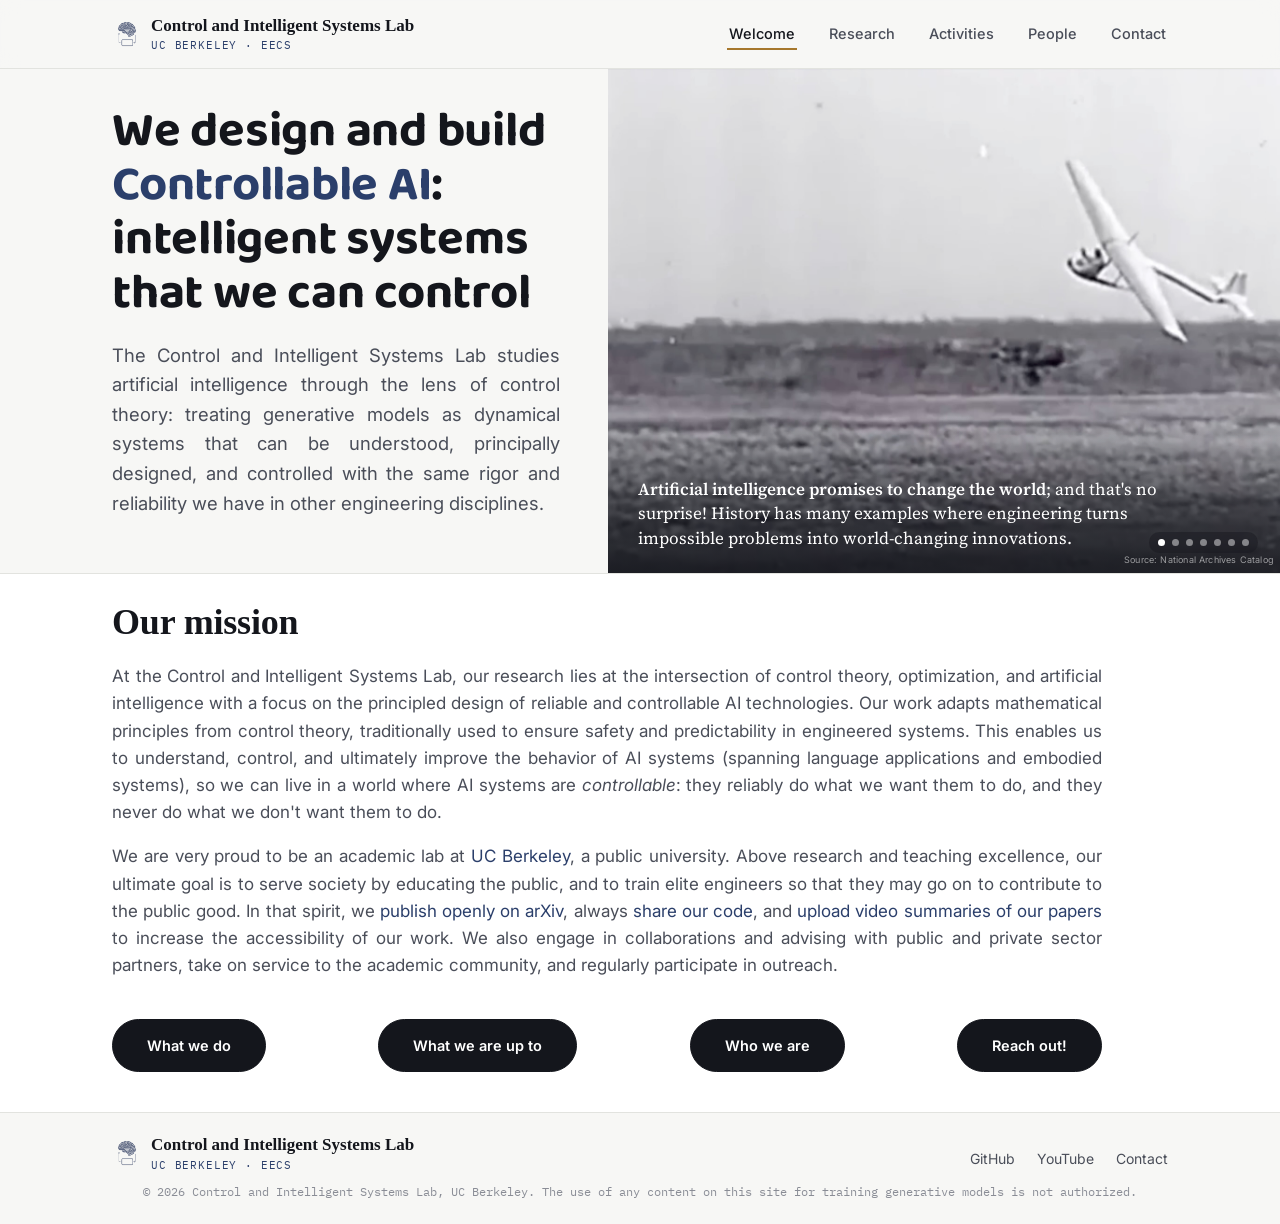
==== index.html @ 86451007 "Initial commit: Control and Intelligent Systems Lab website" ====
<!DOCTYPE html>
<html lang="en">
<head>
<meta charset="UTF-8">
<meta name="viewport" content="width=device-width, initial-scale=1.0">
<title>Control and Intelligent Systems Lab — UC Berkeley EECS</title>
<meta name="description" content="Control and Intelligent Systems Lab at UC Berkeley EECS. We use control theory to make AI systems predictable, steerable, and safe.">
<link rel="preconnect" href="https://fonts.googleapis.com">
<link rel="preconnect" href="https://fonts.gstatic.com" crossorigin>
<link href="https://fonts.googleapis.com/css2?family=Baloo+2:wght@500;600;700&family=Inter:wght@400;500;600&family=IBM+Plex+Mono:wght@400;500&family=Source+Serif+4:opsz,wght@8..60,400;8..60,600&display=swap" rel="stylesheet">
<link rel="stylesheet" href="style.css?v=2">
<style>
  .hero{padding:0;}
  .hero-grid{display:grid; grid-template-columns:1fr 1.2fr; gap:48px; align-items:stretch; min-height:380px; width:100%;}
  .hero-text{display:flex; flex-direction:column; justify-content:center;
    padding:36px 0 36px max(32px, calc((100vw - 1120px)/2 + 32px));}
  .hero h1{font-size:clamp(30px,4.4vw,49px); line-height:1.1; max-width:26ch; font-family:'Baloo 2', sans-serif;}
  .hero h1 .hl{color:var(--blue);}
  .hero .lede{font-size:18.5px; max-width:56ch; margin-top:20px; text-align:justify;}
  .hero-cta{display:flex; justify-content:space-between; font-size:17px; max-width:90ch; margin-top:40px;}
  .hero-cta .btn{background:var(--ink); color:var(--surface); border:1px solid var(--ink);
    text-align:center; padding:14px 34px;}
  .hero-cta .btn:hover{background:var(--blue); border-color:var(--blue);}
  #mission{padding-top:20px; padding-bottom:40px;}

  .hero-carousel{position:relative; overflow:hidden;}
  .carousel{position:absolute; inset:0;}
  .carousel-track{position:relative; height:100%;}
  .carousel-slide{position:absolute; inset:0; height:100%; overflow:hidden; display:none;}
  .carousel-slide.active{display:block;}
  .slide-media{position:absolute; inset:0;}
  .slide-media img, .slide-media video{width:100%; height:100%; object-fit:cover; display:block;}
  .slide-bar{position:absolute; left:0; right:0; bottom:0; margin:0; z-index:2;
    padding:60px 90px 22px 30px; font-family:'Source Serif 4', Georgia, serif; font-size:17px; font-weight:600; line-height:1.45; color:#fff;
    background:linear-gradient(to top, rgba(18,20,26,0.85) 0%, rgba(18,20,26,0.55) 45%, rgba(18,20,26,0) 100%);}
  .slide-bar strong{font-weight:600;}
  .slide-credit{position:absolute; right:6px; bottom:6px; margin:0; z-index:2;
    font-size:9px; font-weight:400; letter-spacing:0.02em; line-height:1.4;
    text-align:right; color:rgba(255,255,255,0.55); pointer-events:none;}

  .slide-link{position:absolute; z-index:2; cursor:pointer; border-radius:2px; transition:background .15s ease, box-shadow .15s ease;}
  .slide-link:hover, .slide-link:focus-visible{background:rgba(43,63,107,0.12); box-shadow:inset 0 0 0 1.5px rgba(43,63,107,0.55);}

  .carousel-dots{position:absolute; right:22px; bottom:20px; display:flex; gap:7px; z-index:3;
    background:rgba(20,22,28,0.4); backdrop-filter:blur(4px); padding:7px 9px; border-radius:999px;}
  .carousel-dots .dot{width:7px; height:7px; border-radius:999px; border:none; background:rgba(255,255,255,0.45); padding:0; cursor:pointer;}
  .carousel-dots .dot.active{background:#fff;}

  @media (max-width: 860px){
    .hero-grid{grid-template-columns:1fr; min-height:0; gap:0;}
    .hero-text{padding:56px 32px 32px 32px;}
    .hero-carousel{height:70vh; min-height:460px;}
  }

  .parable{background:var(--surface); border-bottom:1px solid var(--line);}
  .parable-grid{display:grid; grid-template-columns:1fr 1fr; gap:56px; align-items:center;}
  .parable-text p{font-size:16.5px; max-width:58ch;}
  .parable-text p strong{color:var(--ink);}
  .flight-frame{ padding:22px; }
  .flight-caption{font-family:var(--mono); font-size:11.5px; color:var(--ink-soft); text-align:center; margin-top:6px;}

  .pillars{display:grid; grid-template-columns:repeat(4,1fr); gap:24px;}
  .pillar{padding:28px 22px; border-top:3px solid var(--blue);}
  .pillar .num{font-family:var(--mono); font-size:12px; color:var(--gold);}
  .pillar h3{font-size:19px; margin:10px 0 10px 0;}
  .pillar p{font-size:14.5px; margin:0;}

  @media (max-width: 860px){
    .parable-grid{grid-template-columns:1fr;}
    .pillars{grid-template-columns:1fr 1fr;}
  }
</style>
</head>
<body>

<nav class="topnav">
  <div class="wrap">
    <a class="brand" href="index.html">
      <img src="assets/logo/logo-brain.png" alt="" width="30" height="26" class="brand-mark">
      <span class="brand-text">
        <span>Control and Intelligent Systems Lab</span>
        <span class="brand-sub">UC Berkeley · EECS</span>
      </span>
    </a>
    <button class="nav-toggle" aria-label="Toggle menu"><span></span></button>
    <ul class="navlinks">
      <li><a class="active" href="index.html">Welcome</a></li>
      <li><a href="research.html">Research</a></li>
      <li><a href="activities.html">Activities</a></li>
      <li><a href="team.html">People</a></li>
      <li><a href="join.html">Contact</a></li>
    </ul>
  </div>
</nav>

<header class="hero">
  <div class="hero-grid">
    <div class="hero-text">
      <h1>We design and build <span class="hl">Controllable AI</span>: intelligent systems that we can control</h1>
      <p class="lede">The Control and Intelligent Systems Lab studies artificial intelligence through the lens of control theory: treating generative models as dynamical systems that can be understood, principally designed, and controlled with the same rigor and reliability we have in other engineering disciplines.</p>
    </div>
    <div class="hero-carousel reveal">
      <div class="carousel" id="hero-carousel">
        <div class="carousel-track">
          <div class="carousel-slide" data-duration="5000">
            <div class="slide-media">
              <img src="assets/hero-slider/0.jpg" alt="Archival photo of an early aircraft on the ground after a hard landing">
            </div>
            <p class="slide-bar" style="font-weight:400;"><strong>Artificial intelligence promises to change the world</strong>; and that's no surprise! History has many examples where engineering turns impossible problems into world-changing innovations.</p>
            <p class="slide-credit">Source: National Archives Catalog</p>
          </div>
          <div class="carousel-slide">
            <div class="slide-media">
              <video src="assets/hero-slider/1.mp4" muted playsinline preload="auto"></video>
            </div>
            <p class="slide-bar" style="font-weight:400;">Just like intelligence, flight was seen as an incredibly hard problem.<br>Yet early planes were already doing what seemed impossible: they were <strong>lifting off the ground!</strong></p>
            <p class="slide-credit">Source: National Archives Catalog</p>
          </div>
          <div class="carousel-slide">
            <div class="slide-media">
              <img src="assets/hero-slider/1bis.jpeg" alt="Archival photo of early flight testing">
            </div>
            <a class="slide-link" style="left:16.9%; top:28.4%; width:46.5%; height:19.3%;" href="https://www.foxnews.com/tech/robots-take-wheel-san-francisco-opens-streets-driverless-taxis" target="_blank" rel="noopener" aria-label="Read: Robots take the wheel as San Francisco opens streets to driverless taxis (Fox News)"></a>
            <a class="slide-link" style="left:36.5%; top:52.2%; width:46.6%; height:19.3%;" href="https://news.mit.edu/2025/using-generative-ai-researchers-design-compounds-kill-drug-resistant-bacteria-0814" target="_blank" rel="noopener" aria-label="Read: Using generative AI, researchers design compounds that can kill drug-resistant bacteria (MIT News)"></a>
            <p class="slide-bar" style="font-weight:400;"><strong>In AI we are seeing a liftoff too!</strong> Current innovations are making astonishing progress in technology, health, and society.</p>
            <p class="slide-credit">Source: National Archives Catalog</p>
          </div>
          <div class="carousel-slide">
            <div class="slide-media">
              <video src="assets/hero-slider/2.mp4" muted playsinline preload="auto"></video>
            </div>
            <p class="slide-bar" style="font-weight:400;">But just like early planes sometimes <strong>crashed</strong>…</p>
            <p class="slide-credit">Source: National Archives Catalog</p>
          </div>
          <div class="carousel-slide">
            <div class="slide-media">
              <img src="assets/hero-slider/2bis.jpeg" alt="Archival photo of early flight testing">
            </div>
            <a class="slide-link" style="left:16.8%; top:6.8%; width:46.6%; height:19.3%;" href="https://www.nytimes.com/2018/03/19/technology/uber-driverless-fatality.html" target="_blank" rel="noopener" aria-label="Read: Self-Driving Uber Car Kills Pedestrian in Arizona, Where Robots Roam (The New York Times)"></a>
            <a class="slide-link" style="left:35.5%; top:30.6%; width:48.6%; height:19.3%;" href="https://www.statnews.com/2018/07/25/ibm-watson-recommended-unsafe-incorrect-treatments/" target="_blank" rel="noopener" aria-label="Read: IBM's Watson supercomputer recommended 'unsafe and incorrect' cancer treatments (STAT News)"></a>
            <p class="slide-bar" style="font-weight:400;">Failures in current AI systems can also pose <strong>significant risks</strong>.</p>
            <p class="slide-credit">Source: National Archives Catalog</p>
          </div>
          <div class="carousel-slide">
            <div class="slide-media">
              <img src="assets/hero-slider/pre3.jpeg" alt="Archival photo of early flight testing">
            </div>
            <a class="slide-link" style="left:19.4%; top:4.8%; width:61.2%; height:29.5%;" href="https://www.loc.gov/resource/mss46706.05001168/?sp=3&r=-0.057,0.107,1.026,0.54,0" target="_blank" rel="noopener" aria-label="View source: Wilbur Wright quote, Library of Congress"></a>
            <p class="slide-bar" style="font-weight:400;">Thankfully, <strong>we have solved this problem before!</strong> In engineering, we know that flying most of the time is not enough. Aviation became paradigm-shifting once we learned to <strong>control</strong> the aircraft.</p>
            <p class="slide-credit">Source: National Archives Catalog, Library of Congress</p>
          </div>
          <div class="carousel-slide">
            <div class="slide-media">
              <video src="assets/hero-slider/3.mp4" muted playsinline preload="auto"></video>
            </div>
            <p class="slide-bar" style="font-weight:400;"><strong>The same will be true about AI!</strong> Similar to the pilot, we celebrate how far AI has come. And to take it to the last mile, we draw upon the <strong>principles of control theory</strong> to create <strong>Controllable AI</strong>.</p>
            <p class="slide-credit">Source: National Archives Catalog</p>
          </div>
        </div>
      </div>
      <div class="carousel-dots">
        <button class="dot" data-index="0" aria-label="Slide 1"></button>
        <button class="dot" data-index="1" aria-label="Slide 2"></button>
        <button class="dot" data-index="2" aria-label="Slide 3"></button>
        <button class="dot" data-index="3" aria-label="Slide 4"></button>
        <button class="dot" data-index="4" aria-label="Slide 5"></button>
        <button class="dot" data-index="5" aria-label="Slide 6"></button>
        <button class="dot" data-index="6" aria-label="Slide 7"></button>
      </div>
    </div>
  </div>
</header>

<hr class="divider">

<section id="mission" class="parable">
  <div class="wrap">
    <div class="section-head reveal" style="margin-bottom:12px;">
      <h2>Our mission</h2>
    </div>
    <div class="reveal">
      <p style="font-size:17px; max-width:90ch; text-align:justify;">At the Control and Intelligent Systems Lab, our research lies at the intersection of control theory, optimization, and artificial intelligence with a focus on the principled design of reliable and controllable AI technologies. Our work adapts mathematical principles from control theory, traditionally used to ensure safety and predictability in engineered systems. This enables us to understand, control, and ultimately improve the behavior of AI systems (spanning language applications and embodied systems), so we can live in a world where AI systems are <em>controllable</em>: they reliably do what we want them to do, and they never do what we don't want them to do.</p>
      <p style="font-size:17px; max-width:90ch; text-align:justify; margin-top:16px;">We are very proud to be an academic lab at <a href="https://www.berkeley.edu" target="_blank" rel="noopener">UC Berkeley</a>, a public university. Above research and teaching excellence, our ultimate goal is to serve society by educating the public, and to train elite engineers so that they may go on to contribute to the public good. In that spirit, we <a href="research.html#publications">publish openly on arXiv</a>, always <a href="https://github.com/camoalon" data-social="github" target="_blank" rel="noopener">share our code</a>, and <a href="#" data-social="youtube" target="_blank" rel="noopener">upload video summaries of our papers</a> to increase the accessibility of our work. We also engage in collaborations and advising with public and private sector partners, take on service to the academic community, and regularly participate in outreach.</p>
    </div>
    <div class="hero-cta">
      <a class="btn" href="research.html">What we do</a>
      <a class="btn" href="activities.html">What we are up to</a>
      <a class="btn" href="team.html">Who we are</a>
      <a class="btn" href="join.html">Reach out!</a>
    </div>
  </div>
</section>

<footer>
  <div class="wrap">
    <div class="footer-grid">
      <div class="brand">
        <img src="assets/logo/logo-brain.png" alt="" width="30" height="26" class="brand-mark">
        <span class="brand-text">
          <span>Control and Intelligent Systems Lab</span>
          <a class="brand-sub" href="https://eecs.berkeley.edu" target="_blank" rel="noopener">UC Berkeley · EECS</a>
        </span>
      </div>
      <ul class="footer-links">
        <li><a href="https://github.com/camoalon" data-social="github" target="_blank" rel="noopener">GitHub</a></li>
        <li><a href="#" data-social="youtube" target="_blank" rel="noopener">YouTube</a></li>
        <li><a href="join.html">Contact</a></li>
      </ul>
    </div>
    <div class="footer-fine">© 2026 Control and Intelligent Systems Lab, UC Berkeley. The use of any content on this site for training generative models is not authorized.</div>
  </div>
</footer>

<script src="script.js"></script>
</body>
</html>
---- style.css ----
:root{
  --bg:#F7F7F5;
  --surface:#FFFFFF;
  --ink:#14161C;
  --ink-mid:#4A4E59;
  --ink-soft:#8A8D96;
  --line:#E2E3DF;
  --blue:#2B3F6B;
  --blue-soft:#E8ECF3;
  --gold:#A6772C;
  --gold-soft:#F3EBDC;
  --radius:14px;
  --max:1120px;
  --display: 'Georgia', serif;
  --body: 'Inter', sans-serif;
  --mono: 'IBM Plex Mono', monospace;
}
*{box-sizing:border-box;}
html{scroll-behavior:smooth;}
body{
  margin:0;
  background:var(--bg);
  color:var(--ink);
  font-family:var(--body);
  font-size:16px;
  line-height:1.6;
  -webkit-font-smoothing:antialiased;
}
a{color:var(--blue); text-decoration:none;}
a:hover{text-decoration:underline;}
a:focus-visible, button:focus-visible, .level:focus-visible{
  outline:2px solid var(--blue);
  outline-offset:3px;
}
.wrap{max-width:var(--max); margin:0 auto; padding:0 32px;}
h1,h2,h3,h4{font-family:var(--display); font-weight:700; margin:0; letter-spacing:-0.005em;}
.eyebrow{
  font-family:var(--mono);
  font-size:12.5px;
  letter-spacing:0.08em;
  text-transform:uppercase;
  color:var(--blue);
  display:flex; align-items:center; gap:10px;
  margin-bottom:14px;
}
.eyebrow::before{ content:""; width:22px; height:1px; background:var(--blue); }
p{color:var(--ink-mid); margin:0 0 1em 0;}
section{padding:96px 0;}
.divider{height:1px; background:var(--line); border:none; margin:0;}

/* NAV */
nav.topnav{
  position:sticky; top:0; z-index:50;
  background:rgba(247,247,245,0.9);
  backdrop-filter:blur(10px);
  border-bottom:1px solid var(--line);
}
nav.topnav .wrap{ display:flex; align-items:center; justify-content:space-between; height:68px; }
.brand{ font-family:'Georgia', serif; font-weight:700; font-size:17px; color:var(--ink); display:flex; align-items:center; gap:9px; }
.brand:hover{text-decoration:none;}
.brand-mark{ object-fit:contain; flex-shrink:0; }
.brand-text{ display:flex; flex-direction:column; line-height:1.2; }
.brand-sub{
  font-family:var(--mono); font-weight:400; font-size:10.5px;
  letter-spacing:0.08em; text-transform:uppercase; color:var(--blue);
  display:flex; align-items:center; gap:6px; margin-top:3px;
}
.eyebrow-plain::before{ content:none; }
.navlinks{display:flex; gap:30px; list-style:none; margin:0; padding:0;}
.navlinks a{ color:var(--ink-mid); font-size:14.5px; font-weight:500; padding:6px 2px; border-bottom:2px solid transparent; }
.navlinks a:hover{color:var(--blue); text-decoration:none;}
.navlinks a.active{color:var(--ink); border-bottom-color:var(--gold);}
.nav-toggle{display:none;}

.btn{
  font-family:var(--body); font-weight:600; font-size:14.5px;
  padding:12px 22px; border-radius:999px; display:inline-block;
  border:1px solid transparent; transition:all .18s ease;
}
.btn:hover{text-decoration:none;}
.btn-primary{background:var(--ink); color:var(--surface);}
.btn-primary:hover{background:var(--blue);}
.btn-ghost{border-color:var(--line); color:var(--ink);}
.btn-ghost:hover{border-color:var(--blue); color:var(--blue);}

/* Page header used on interior pages */
.page-header{padding:40px 0 48px 0;}
.page-header .eyebrow{margin-bottom:16px;}
.page-header h1{font-size:clamp(32px,4.4vw,48px); line-height:1.08;}
.page-header p{font-size:17.5px; max-width:90ch; margin-top:16px;}

.section-head{max-width:640px; margin-bottom:56px;}
.section-head h2{font-size:clamp(26px,3.2vw,36px);}
.section-head p{font-size:16.5px; margin-top:14px;}

.card{ background:var(--surface); border:1px solid var(--line); border-radius:var(--radius); }

.reveal{opacity:0; transform:translateY(16px); transition:opacity .6s ease, transform .6s ease;}
.reveal.visible{opacity:1; transform:none;}

footer{padding:22px 0;}
.footer-grid{display:flex; justify-content:space-between; align-items:flex-end; flex-wrap:wrap; gap:24px;}
.footer-links{display:flex; gap:22px; list-style:none; padding:0; margin:0;}
.footer-links a{color:var(--ink-mid); font-size:14px;}
.footer-fine{font-family:var(--mono); font-size:11.5px; color:var(--ink-soft); margin-top:12px; text-align:center;}

@media (max-width: 860px){
  .navlinks{ position:fixed; top:68px; left:0; right:0; background:var(--surface); border-bottom:1px solid var(--line);
    flex-direction:column; gap:0; padding:8px 0; display:none; }
  .navlinks.open{display:flex;}
  .navlinks li{width:100%;}
  .navlinks a{display:block; padding:14px 32px; border-bottom:1px solid var(--line) !important;}
  .nav-toggle{ display:inline-flex; align-items:center; justify-content:center; width:36px; height:36px;
    background:none; border:1px solid var(--line); border-radius:8px; cursor:pointer; }
  .nav-toggle span, .nav-toggle span::before, .nav-toggle span::after{
    content:""; display:block; width:16px; height:2px; background:var(--ink); position:relative;
  }
}

@media (prefers-reduced-motion: reduce){
  html{scroll-behavior:auto;}
  .reveal{transition:none; opacity:1; transform:none;}
}
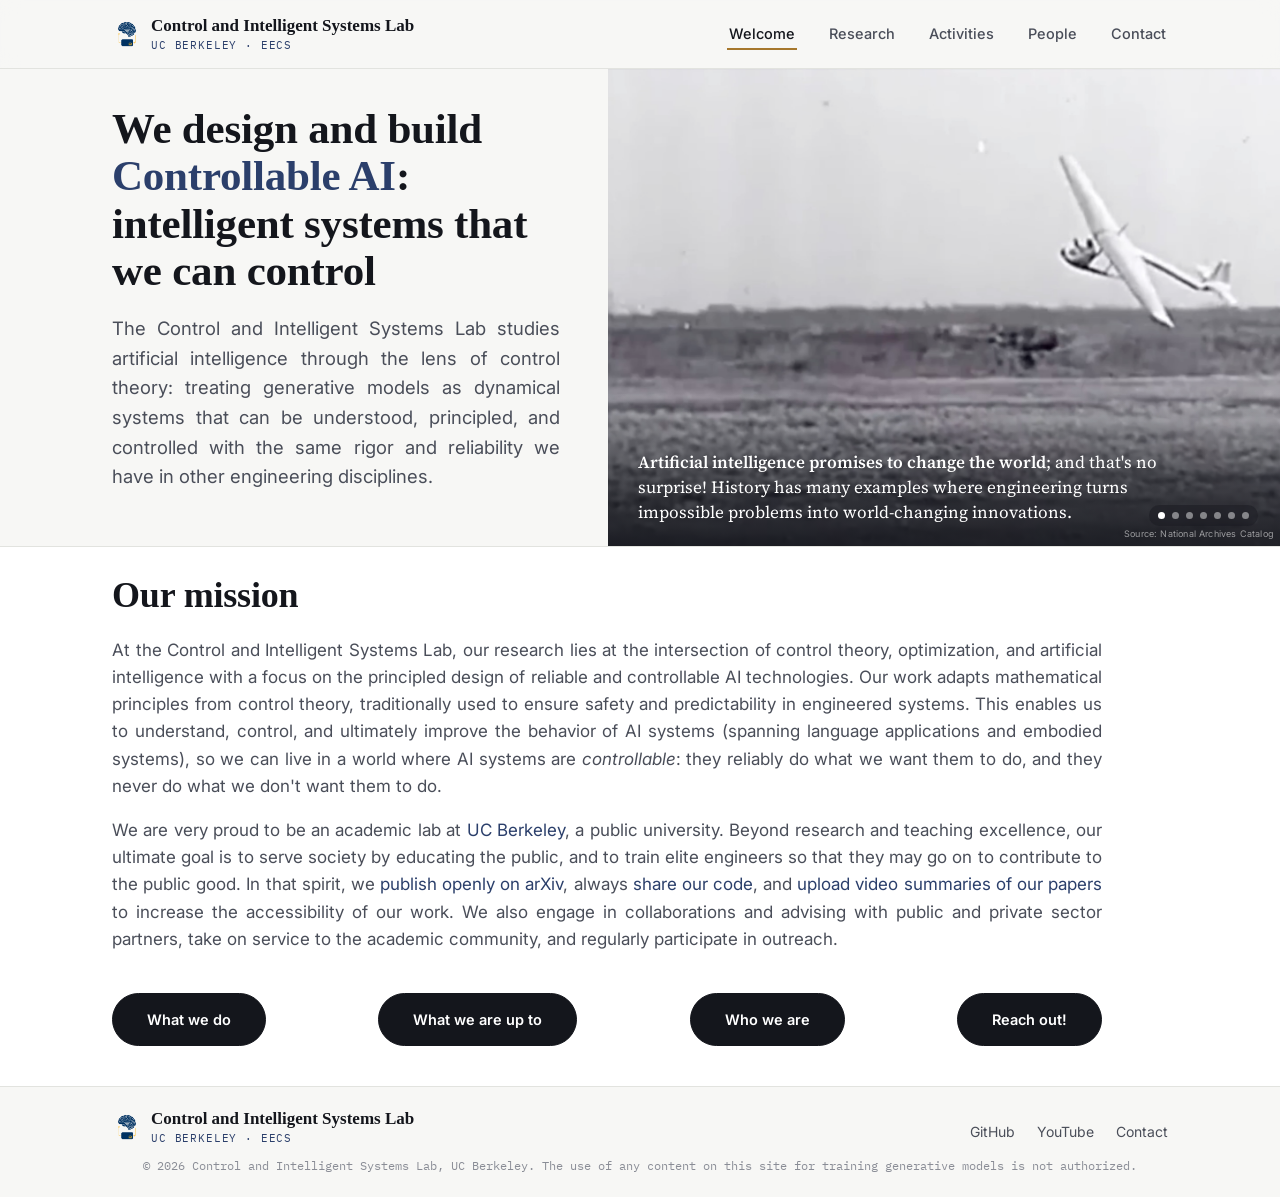
==== commit 2211b489: "Update site content: citations, activities, team/bio edits, new logo, link migration" ====
--- a/index.html
+++ b/index.html
@@ -14,7 +14,7 @@
   .hero-grid{display:grid; grid-template-columns:1fr 1.2fr; gap:48px; align-items:stretch; min-height:380px; width:100%;}
   .hero-text{display:flex; flex-direction:column; justify-content:center;
     padding:36px 0 36px max(32px, calc((100vw - 1120px)/2 + 32px));}
-  .hero h1{font-size:clamp(30px,4.4vw,49px); line-height:1.1; max-width:26ch; font-family:'Baloo 2', sans-serif;}
+  .hero h1{font-size:clamp(30px,4.4vw,43px); line-height:1.1; max-width:26ch; font-family:'Georgia', serif;}
   .hero h1 .hl{color:var(--blue);}
   .hero .lede{font-size:18.5px; max-width:56ch; margin-top:20px; text-align:justify;}
   .hero-cta{display:flex; justify-content:space-between; font-size:17px; max-width:90ch; margin-top:40px;}
@@ -97,7 +97,7 @@
   <div class="hero-grid">
     <div class="hero-text">
       <h1>We design and build <span class="hl">Controllable AI</span>: intelligent systems that we can control</h1>
-      <p class="lede">The Control and Intelligent Systems Lab studies artificial intelligence through the lens of control theory: treating generative models as dynamical systems that can be understood, principally designed, and controlled with the same rigor and reliability we have in other engineering disciplines.</p>
+      <p class="lede">The Control and Intelligent Systems Lab studies artificial intelligence through the lens of control theory: treating generative models as dynamical systems that can be understood, principled, and controlled with the same rigor and reliability we have in other engineering disciplines.</p>
     </div>
     <div class="hero-carousel reveal">
       <div class="carousel" id="hero-carousel">
@@ -153,7 +153,7 @@
             <div class="slide-media">
               <video src="assets/hero-slider/3.mp4" muted playsinline preload="auto"></video>
             </div>
-            <p class="slide-bar" style="font-weight:400;"><strong>The same will be true about AI!</strong> Similar to the pilot, we celebrate how far AI has come. And to take it to the last mile, we draw upon the <strong>principles of control theory</strong> to create <strong>Controllable AI</strong>.</p>
+            <p class="slide-bar" style="font-weight:400;"><strong>The same will be true about AI!</strong> Similar to the pilot, we celebrate how far AI has come. And to go the last mile, we draw upon the <strong>principles of control theory</strong> to create <strong>Controllable AI</strong>.</p>
             <p class="slide-credit">Source: National Archives Catalog</p>
           </div>
         </div>
@@ -180,7 +180,7 @@
     </div>
     <div class="reveal">
       <p style="font-size:17px; max-width:90ch; text-align:justify;">At the Control and Intelligent Systems Lab, our research lies at the intersection of control theory, optimization, and artificial intelligence with a focus on the principled design of reliable and controllable AI technologies. Our work adapts mathematical principles from control theory, traditionally used to ensure safety and predictability in engineered systems. This enables us to understand, control, and ultimately improve the behavior of AI systems (spanning language applications and embodied systems), so we can live in a world where AI systems are <em>controllable</em>: they reliably do what we want them to do, and they never do what we don't want them to do.</p>
-      <p style="font-size:17px; max-width:90ch; text-align:justify; margin-top:16px;">We are very proud to be an academic lab at <a href="https://www.berkeley.edu" target="_blank" rel="noopener">UC Berkeley</a>, a public university. Above research and teaching excellence, our ultimate goal is to serve society by educating the public, and to train elite engineers so that they may go on to contribute to the public good. In that spirit, we <a href="research.html#publications">publish openly on arXiv</a>, always <a href="https://github.com/camoalon" data-social="github" target="_blank" rel="noopener">share our code</a>, and <a href="#" data-social="youtube" target="_blank" rel="noopener">upload video summaries of our papers</a> to increase the accessibility of our work. We also engage in collaborations and advising with public and private sector partners, take on service to the academic community, and regularly participate in outreach.</p>
+      <p style="font-size:17px; max-width:90ch; text-align:justify; margin-top:16px;">We are very proud to be an academic lab at <a href="https://www.berkeley.edu" target="_blank" rel="noopener">UC Berkeley</a>, a public university. Beyond research and teaching excellence, our ultimate goal is to serve society by educating the public, and to train elite engineers so that they may go on to contribute to the public good. In that spirit, we <a href="research.html#publications">publish openly on arXiv</a>, always <a href="https://github.com/ucb-control-intelligence-systems-lab" data-social="github" target="_blank" rel="noopener">share our code</a>, and <a href="https://www.youtube.com/channel/UC4SEVhgzDmUEG7NVm2mjdPA" data-social="youtube" target="_blank" rel="noopener">upload video summaries of our papers</a> to increase the accessibility of our work. We also engage in collaborations and advising with public and private sector partners, take on service to the academic community, and regularly participate in outreach.</p>
     </div>
     <div class="hero-cta">
       <a class="btn" href="research.html">What we do</a>
@@ -202,8 +202,8 @@
         </span>
       </div>
       <ul class="footer-links">
-        <li><a href="https://github.com/camoalon" data-social="github" target="_blank" rel="noopener">GitHub</a></li>
-        <li><a href="#" data-social="youtube" target="_blank" rel="noopener">YouTube</a></li>
+        <li><a href="https://github.com/ucb-control-intelligence-systems-lab" data-social="github" target="_blank" rel="noopener">GitHub</a></li>
+        <li><a href="https://www.youtube.com/channel/UC4SEVhgzDmUEG7NVm2mjdPA" data-social="youtube" target="_blank" rel="noopener">YouTube</a></li>
         <li><a href="join.html">Contact</a></li>
       </ul>
     </div>
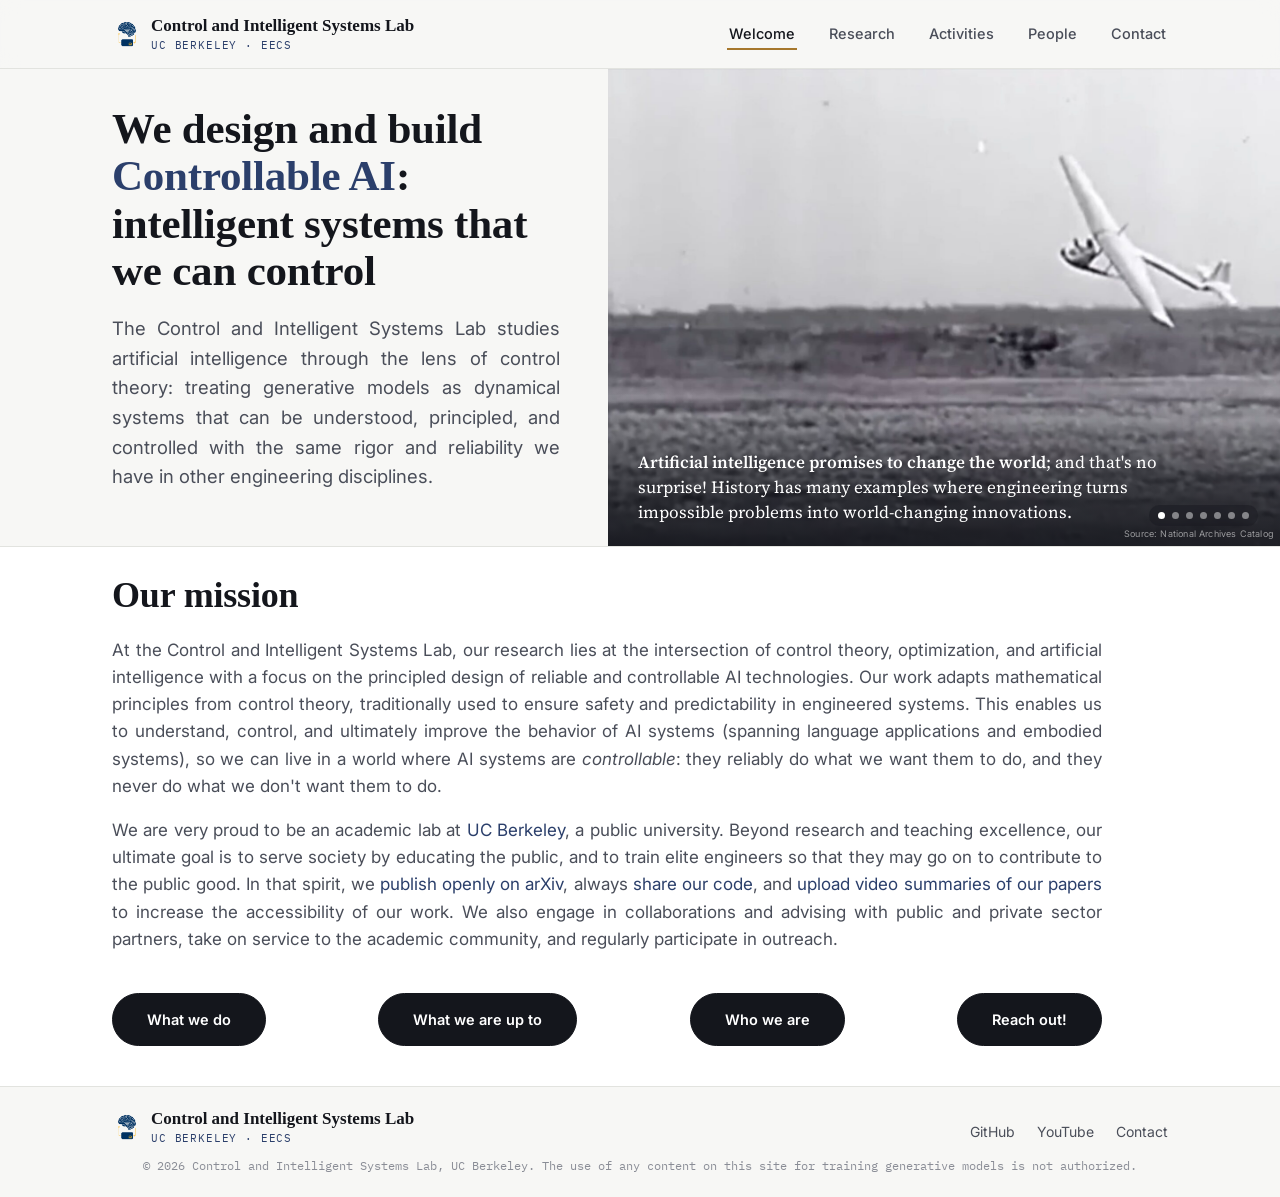
==== commit 8242e95c: "Optimize headshot and diagram images for faster load" ====
--- a/index.html
+++ b/index.html
@@ -127,7 +127,7 @@
           </div>
           <div class="carousel-slide">
             <div class="slide-media">
-              <video src="assets/hero-slider/2.mp4" muted playsinline preload="auto"></video>
+              <video src="assets/hero-slider/2.mp4" muted playsinline preload="metadata"></video>
             </div>
             <p class="slide-bar" style="font-weight:400;">But just like early planes sometimes <strong>crashed</strong>…</p>
             <p class="slide-credit">Source: National Archives Catalog</p>
@@ -151,7 +151,7 @@
           </div>
           <div class="carousel-slide">
             <div class="slide-media">
-              <video src="assets/hero-slider/3.mp4" muted playsinline preload="auto"></video>
+              <video src="assets/hero-slider/3.mp4" muted playsinline preload="metadata"></video>
             </div>
             <p class="slide-bar" style="font-weight:400;"><strong>The same will be true about AI!</strong> Similar to the pilot, we celebrate how far AI has come. And to go the last mile, we draw upon the <strong>principles of control theory</strong> to create <strong>Controllable AI</strong>.</p>
             <p class="slide-credit">Source: National Archives Catalog</p>
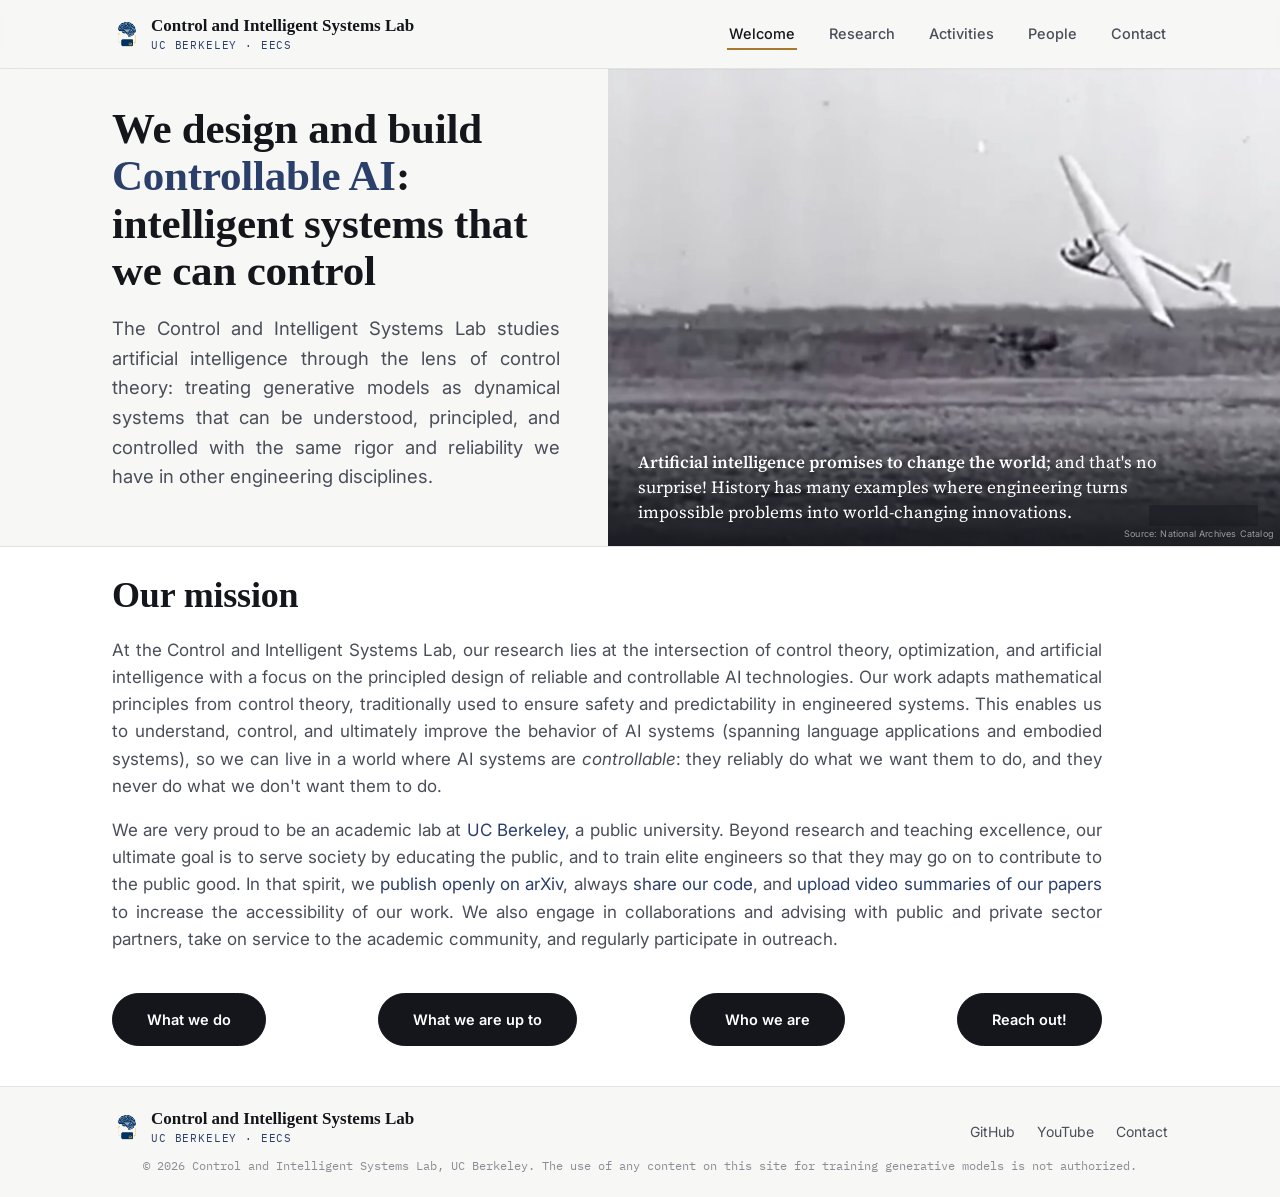
==== commit 09e6fb6a: "Fix Safari video autoplay bug in carousel" ====
--- a/index.html
+++ b/index.html
@@ -127,7 +127,7 @@
           </div>
           <div class="carousel-slide">
             <div class="slide-media">
-              <video src="assets/hero-slider/2.mp4" muted playsinline preload="metadata"></video>
+              <video src="assets/hero-slider/2.mp4" muted playsinline preload="auto"></video>
             </div>
             <p class="slide-bar" style="font-weight:400;">But just like early planes sometimes <strong>crashed</strong>…</p>
             <p class="slide-credit">Source: National Archives Catalog</p>
@@ -151,7 +151,7 @@
           </div>
           <div class="carousel-slide">
             <div class="slide-media">
-              <video src="assets/hero-slider/3.mp4" muted playsinline preload="metadata"></video>
+              <video src="assets/hero-slider/3.mp4" muted playsinline preload="auto"></video>
             </div>
             <p class="slide-bar" style="font-weight:400;"><strong>The same will be true about AI!</strong> Similar to the pilot, we celebrate how far AI has come. And to go the last mile, we draw upon the <strong>principles of control theory</strong> to create <strong>Controllable AI</strong>.</p>
             <p class="slide-credit">Source: National Archives Catalog</p>
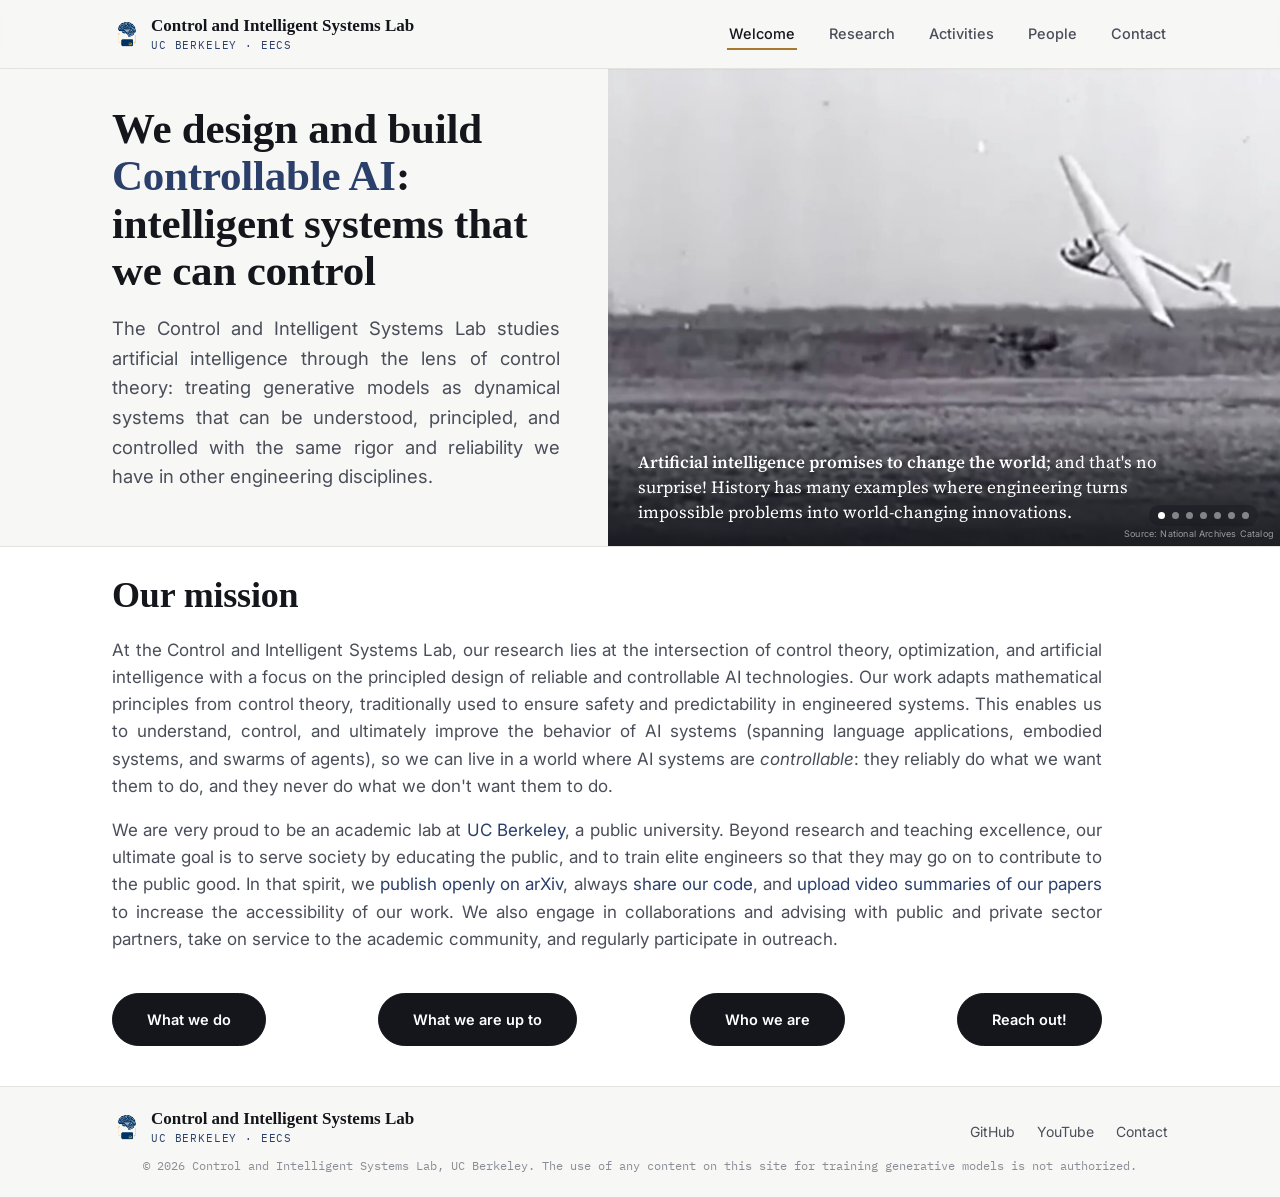
==== commit 8ea77e43: "Add bio update, headline carousel fixes, and content edits" ====
--- a/index.html
+++ b/index.html
@@ -109,35 +109,35 @@
             <p class="slide-bar" style="font-weight:400;"><strong>Artificial intelligence promises to change the world</strong>; and that's no surprise! History has many examples where engineering turns impossible problems into world-changing innovations.</p>
             <p class="slide-credit">Source: National Archives Catalog</p>
           </div>
+          <div class="carousel-slide" data-duration="9000">
+            <div class="slide-media">
+              <video src="assets/hero-slider/1.mp4" muted playsinline preload="auto"></video>
+            </div>
+            <p class="slide-bar" style="font-weight:400;">Just like intelligence, flight was seen as an incredibly hard problem.<br>Yet early planes were already doing what seemed impossible: they were <strong>lifting off the ground!</strong></p>
+            <p class="slide-credit">Source: National Archives Catalog</p>
+          </div>
           <div class="carousel-slide">
             <div class="slide-media">
-              <video src="assets/hero-slider/1.mp4" muted playsinline preload="auto"></video>
-            </div>
-            <p class="slide-bar" style="font-weight:400;">Just like intelligence, flight was seen as an incredibly hard problem.<br>Yet early planes were already doing what seemed impossible: they were <strong>lifting off the ground!</strong></p>
+              <img src="assets/hero-slider/1bis.jpeg" alt="Archival photo of early flight testing">
+            </div>
+            <a class="slide-link" style="left:15.4%; top:27.7%; width:45.9%; height:20.1%;" href="https://www.foxnews.com/tech/robots-take-wheel-san-francisco-opens-streets-driverless-taxis" target="_blank" rel="noopener" aria-label="Read: Robots take the wheel as San Francisco opens streets to driverless taxis (Fox News, July 2024)"></a>
+            <a class="slide-link" style="left:45.9%; top:53.6%; width:37.7%; height:21.1%;" href="https://www.the-independent.com/tech/google-ai-coding-agent-b2963309.html" target="_blank" rel="noopener" aria-label="Read: Google says three quarters of all coding is now done by AI (The Independent, April 2026)"></a>
+            <p class="slide-bar" style="font-weight:400;"><strong>In AI we are seeing a liftoff too!</strong> Current innovations are making astonishing progress in technology, health, and society.</p>
+            <p class="slide-credit">Source: National Archives Catalog</p>
+          </div>
+          <div class="carousel-slide" data-duration="6300">
+            <div class="slide-media">
+              <video src="assets/hero-slider/2.mp4" muted playsinline preload="auto"></video>
+            </div>
+            <p class="slide-bar" style="font-weight:400;">But just like early planes sometimes <strong>crashed</strong>…</p>
             <p class="slide-credit">Source: National Archives Catalog</p>
           </div>
           <div class="carousel-slide">
             <div class="slide-media">
-              <img src="assets/hero-slider/1bis.jpeg" alt="Archival photo of early flight testing">
-            </div>
-            <a class="slide-link" style="left:16.9%; top:28.4%; width:46.5%; height:19.3%;" href="https://www.foxnews.com/tech/robots-take-wheel-san-francisco-opens-streets-driverless-taxis" target="_blank" rel="noopener" aria-label="Read: Robots take the wheel as San Francisco opens streets to driverless taxis (Fox News)"></a>
-            <a class="slide-link" style="left:36.5%; top:52.2%; width:46.6%; height:19.3%;" href="https://news.mit.edu/2025/using-generative-ai-researchers-design-compounds-kill-drug-resistant-bacteria-0814" target="_blank" rel="noopener" aria-label="Read: Using generative AI, researchers design compounds that can kill drug-resistant bacteria (MIT News)"></a>
-            <p class="slide-bar" style="font-weight:400;"><strong>In AI we are seeing a liftoff too!</strong> Current innovations are making astonishing progress in technology, health, and society.</p>
-            <p class="slide-credit">Source: National Archives Catalog</p>
-          </div>
-          <div class="carousel-slide">
-            <div class="slide-media">
-              <video src="assets/hero-slider/2.mp4" muted playsinline preload="auto"></video>
-            </div>
-            <p class="slide-bar" style="font-weight:400;">But just like early planes sometimes <strong>crashed</strong>…</p>
-            <p class="slide-credit">Source: National Archives Catalog</p>
-          </div>
-          <div class="carousel-slide">
-            <div class="slide-media">
               <img src="assets/hero-slider/2bis.jpeg" alt="Archival photo of early flight testing">
             </div>
-            <a class="slide-link" style="left:16.8%; top:6.8%; width:46.6%; height:19.3%;" href="https://www.nytimes.com/2018/03/19/technology/uber-driverless-fatality.html" target="_blank" rel="noopener" aria-label="Read: Self-Driving Uber Car Kills Pedestrian in Arizona, Where Robots Roam (The New York Times)"></a>
-            <a class="slide-link" style="left:35.5%; top:30.6%; width:48.6%; height:19.3%;" href="https://www.statnews.com/2018/07/25/ibm-watson-recommended-unsafe-incorrect-treatments/" target="_blank" rel="noopener" aria-label="Read: IBM's Watson supercomputer recommended 'unsafe and incorrect' cancer treatments (STAT News)"></a>
+            <a class="slide-link" style="left:12.9%; top:18.8%; width:43.6%; height:20.6%;" href="https://www.cbsnews.com/video/waymos-robotaxis-seen-failing-to-stop-for-school-buses-at-least-20-times-police-say/" target="_blank" rel="noopener" aria-label="Read: Waymo's robotaxis seen failing to stop for school buses at least 20 times (CBS News, December 2025)"></a>
+            <a class="slide-link" style="left:43.0%; top:46.4%; width:44.2%; height:21.8%;" href="https://www.nytimes.com/2026/07/21/technology/openai-attack-hugging-face.html" target="_blank" rel="noopener" aria-label="Read: OpenAI Says Its A.I. Models Went Rogue and Attacked a Digital Library (The New York Times, July 2026)"></a>
             <p class="slide-bar" style="font-weight:400;">Failures in current AI systems can also pose <strong>significant risks</strong>.</p>
             <p class="slide-credit">Source: National Archives Catalog</p>
           </div>
@@ -149,7 +149,7 @@
             <p class="slide-bar" style="font-weight:400;">Thankfully, <strong>we have solved this problem before!</strong> In engineering, we know that flying most of the time is not enough. Aviation became paradigm-shifting once we learned to <strong>control</strong> the aircraft.</p>
             <p class="slide-credit">Source: National Archives Catalog, Library of Congress</p>
           </div>
-          <div class="carousel-slide">
+          <div class="carousel-slide" data-duration="2300">
             <div class="slide-media">
               <video src="assets/hero-slider/3.mp4" muted playsinline preload="auto"></video>
             </div>
@@ -179,7 +179,7 @@
       <h2>Our mission</h2>
     </div>
     <div class="reveal">
-      <p style="font-size:17px; max-width:90ch; text-align:justify;">At the Control and Intelligent Systems Lab, our research lies at the intersection of control theory, optimization, and artificial intelligence with a focus on the principled design of reliable and controllable AI technologies. Our work adapts mathematical principles from control theory, traditionally used to ensure safety and predictability in engineered systems. This enables us to understand, control, and ultimately improve the behavior of AI systems (spanning language applications and embodied systems), so we can live in a world where AI systems are <em>controllable</em>: they reliably do what we want them to do, and they never do what we don't want them to do.</p>
+      <p style="font-size:17px; max-width:90ch; text-align:justify;">At the Control and Intelligent Systems Lab, our research lies at the intersection of control theory, optimization, and artificial intelligence with a focus on the principled design of reliable and controllable AI technologies. Our work adapts mathematical principles from control theory, traditionally used to ensure safety and predictability in engineered systems. This enables us to understand, control, and ultimately improve the behavior of AI systems (spanning language applications, embodied systems, and swarms of agents), so we can live in a world where AI systems are <em>controllable</em>: they reliably do what we want them to do, and they never do what we don't want them to do.</p>
       <p style="font-size:17px; max-width:90ch; text-align:justify; margin-top:16px;">We are very proud to be an academic lab at <a href="https://www.berkeley.edu" target="_blank" rel="noopener">UC Berkeley</a>, a public university. Beyond research and teaching excellence, our ultimate goal is to serve society by educating the public, and to train elite engineers so that they may go on to contribute to the public good. In that spirit, we <a href="research.html#publications">publish openly on arXiv</a>, always <a href="https://github.com/ucb-control-intelligence-systems-lab" data-social="github" target="_blank" rel="noopener">share our code</a>, and <a href="https://www.youtube.com/channel/UC4SEVhgzDmUEG7NVm2mjdPA" data-social="youtube" target="_blank" rel="noopener">upload video summaries of our papers</a> to increase the accessibility of our work. We also engage in collaborations and advising with public and private sector partners, take on service to the academic community, and regularly participate in outreach.</p>
     </div>
     <div class="hero-cta">
